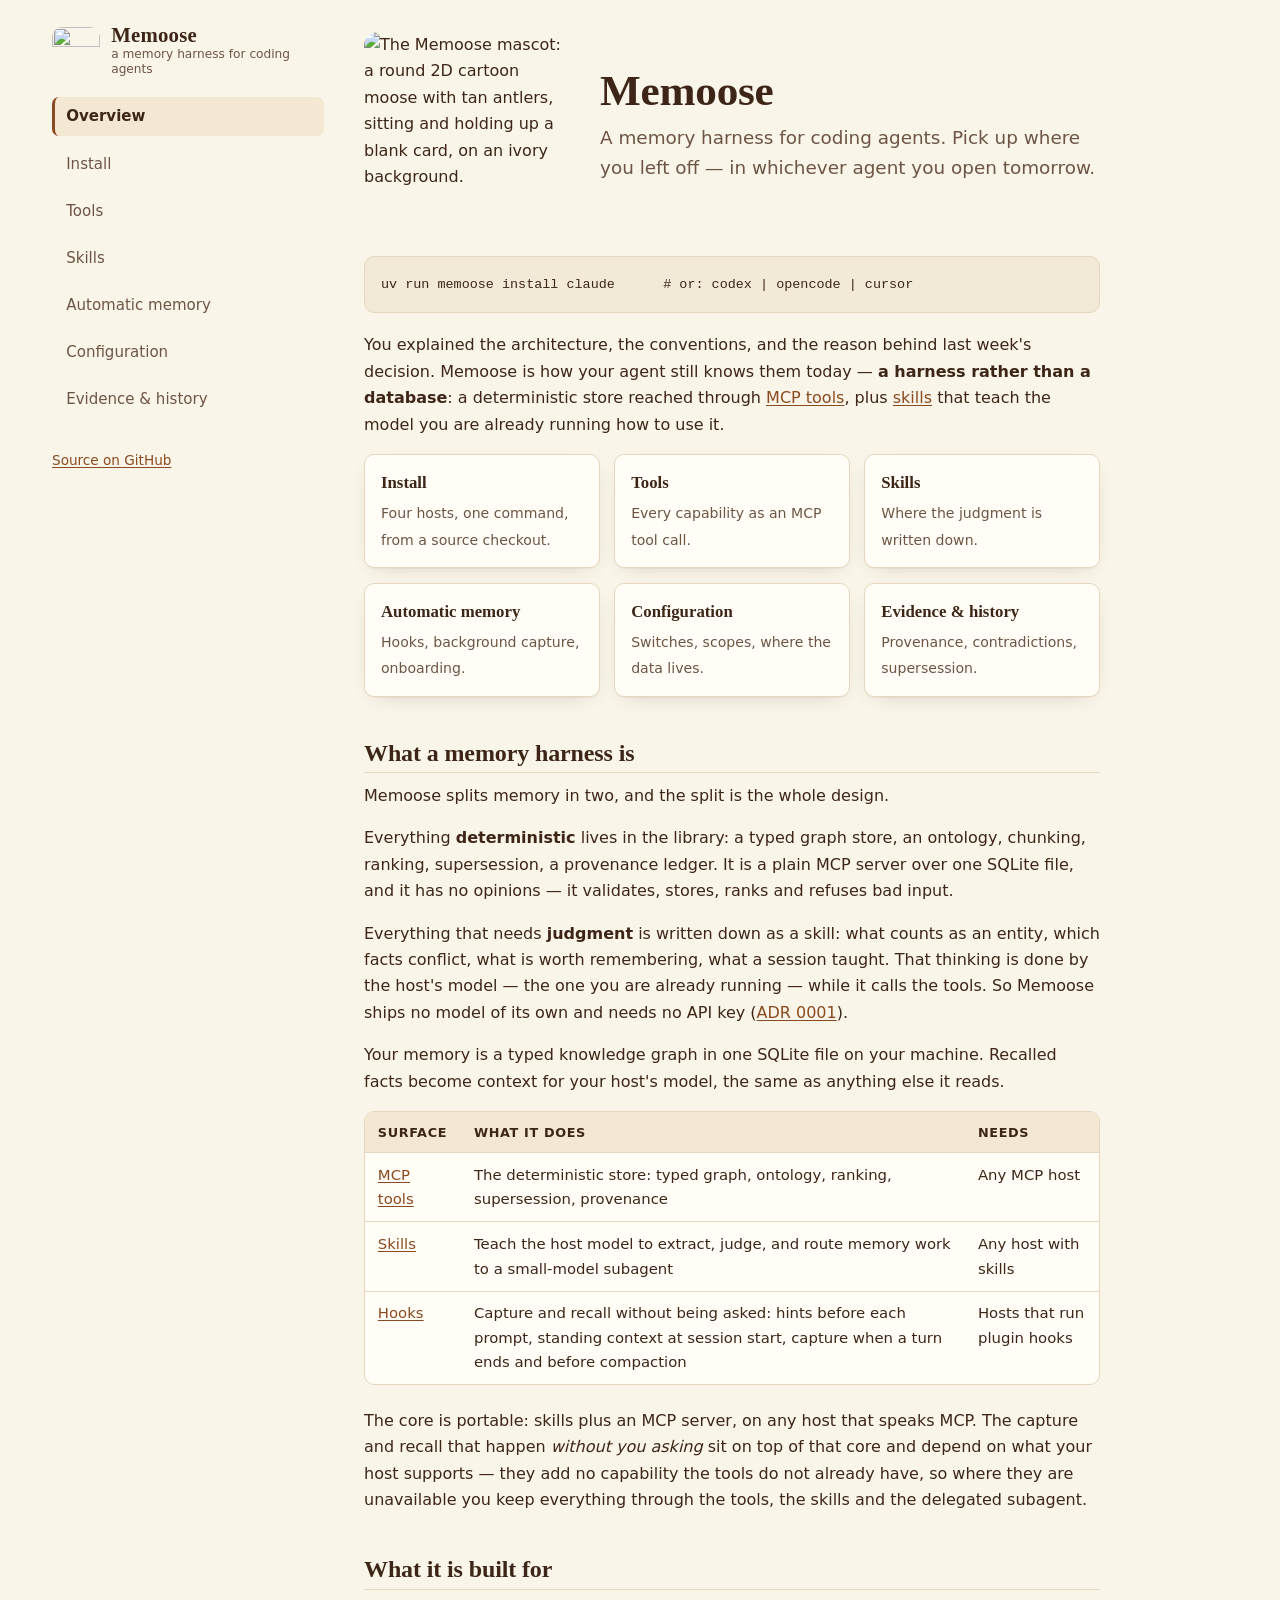
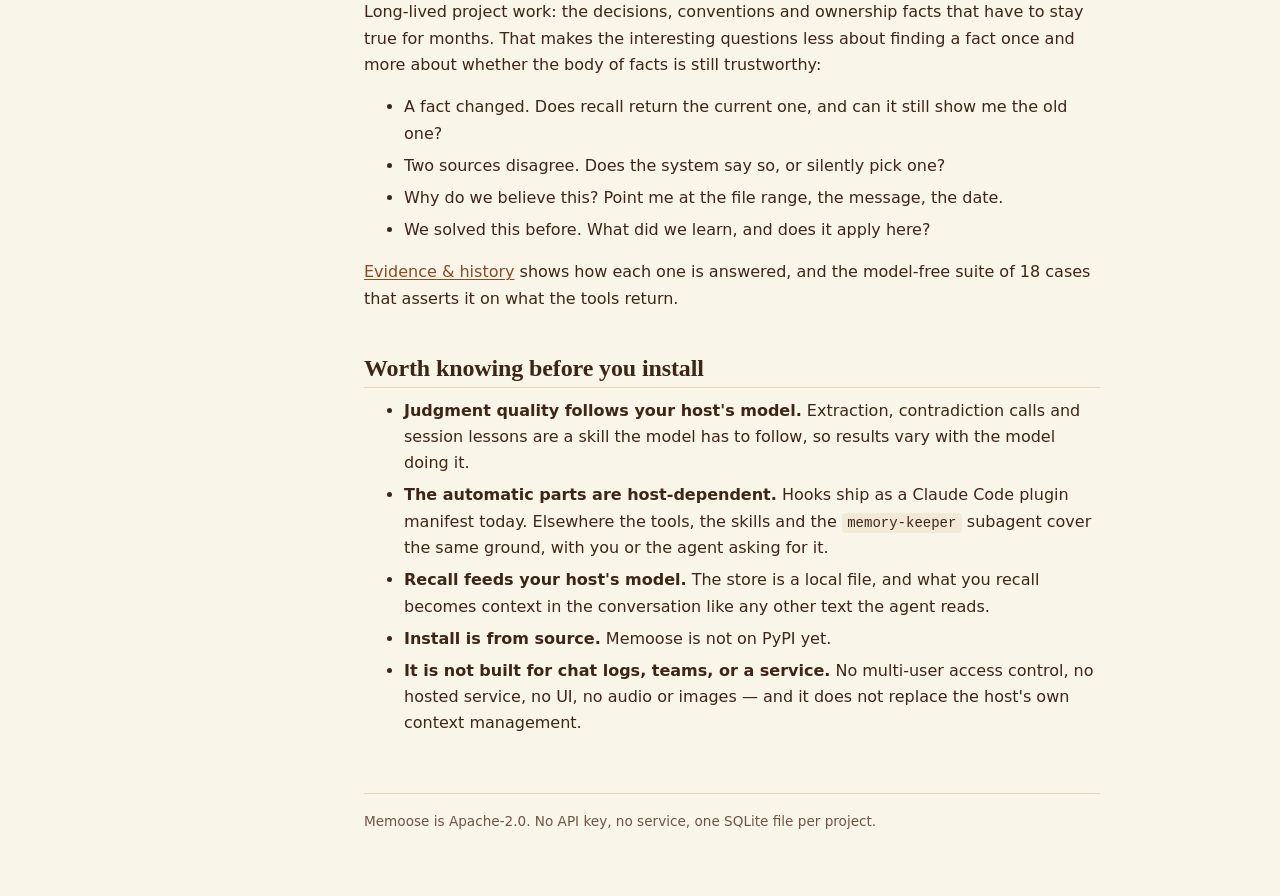
==== docs/site/index.html @ d870d78b "Rename project to Memoose and refresh docs" ====
<!doctype html>
<html lang="en">
<head>
<meta charset="utf-8">
<meta name="viewport" content="width=device-width, initial-scale=1">
<title>Overview &middot; Memoose</title>
<meta name="description" content="Memoose is a memory harness for coding agents: a deterministic store reached through MCP tools, plus skills that teach the model you are already running how to use it. No API key.">
<link rel="icon" href="memoose-mascot.png">
<link rel="stylesheet" href="style.css">
</head>
<body>
<a class="skip" href="#main">Skip to content</a>
<div class="shell">
<header class="side">
  <a class="brand" href="index.html">
    <img src="memoose-mascot.png" alt="" width="48" height="48">
    <span><strong>Memoose</strong><small>a memory harness for coding agents</small></span>
  </a>
  <nav aria-label="Documentation">
    <ul>
      <li><a href="index.html" aria-current="page">Overview</a></li>
      <li><a href="install.html">Install</a></li>
      <li><a href="tools.html">Tools</a></li>
      <li><a href="skills.html">Skills</a></li>
      <li><a href="automatic.html">Automatic memory</a></li>
      <li><a href="configuration.html">Configuration</a></li>
      <li><a href="trust.html">Evidence &amp; history</a></li>
    </ul>
  </nav>
  <p class="side-foot"><a href="https://github.com/AndrewNgo-ini/mnemoth">Source on GitHub</a></p>
</header>
<main id="main">
<div class="hero">
  <img src="memoose-mascot.png" alt="The Memoose mascot: a round 2D cartoon moose with tan antlers, sitting and holding up a blank card, on an ivory background." width="320" height="320">
  <div>
    <h1>Memoose</h1>
    <p class="lede">A memory harness for coding agents. Pick up where you left off &mdash; in
    whichever agent you open tomorrow.</p>
  </div>
</div>

<pre><code>uv run memoose install claude      # or: codex | opencode | cursor</code></pre>

<p>You explained the architecture, the conventions, and the reason behind last week's decision.
Memoose is how your agent still knows them today &mdash; <strong>a harness rather than a
database</strong>: a deterministic store reached through <a href="tools.html">MCP tools</a>, plus
<a href="skills.html">skills</a> that teach the model you are already running how to use it.</p>

<ul class="cards">
  <li><a href="install.html"><strong>Install</strong><span>Four hosts, one command, from a source checkout.</span></a></li>
  <li><a href="tools.html"><strong>Tools</strong><span>Every capability as an MCP tool call.</span></a></li>
  <li><a href="skills.html"><strong>Skills</strong><span>Where the judgment is written down.</span></a></li>
  <li><a href="automatic.html"><strong>Automatic memory</strong><span>Hooks, background capture, onboarding.</span></a></li>
  <li><a href="configuration.html"><strong>Configuration</strong><span>Switches, scopes, where the data lives.</span></a></li>
  <li><a href="trust.html"><strong>Evidence &amp; history</strong><span>Provenance, contradictions, supersession.</span></a></li>
</ul>

<h2>What a memory harness is</h2>
<p>Memoose splits memory in two, and the split is the whole design.</p>
<p>Everything <strong>deterministic</strong> lives in the library: a typed graph store, an ontology,
chunking, ranking, supersession, a provenance ledger. It is a plain MCP server over one SQLite file,
and it has no opinions &mdash; it validates, stores, ranks and refuses bad input.</p>
<p>Everything that needs <strong>judgment</strong> is written down as a skill: what counts as an
entity, which facts conflict, what is worth remembering, what a session taught. That thinking is done
by the host's model &mdash; the one you are already running &mdash; while it calls the tools. So
Memoose ships no model of its own and needs no API key
(<a href="https://github.com/AndrewNgo-ini/mnemoth/blob/main/docs/adr/0001-skills-and-mcp-only.md">ADR&nbsp;0001</a>).</p>
<p>Your memory is a typed knowledge graph in one SQLite file on your machine. Recalled facts become
context for your host's model, the same as anything else it reads.</p>

<div class="table-wrap">
<table>
<thead><tr><th>Surface</th><th>What it does</th><th>Needs</th></tr></thead>
<tbody>
<tr><td><a href="tools.html">MCP tools</a></td><td>The deterministic store: typed graph, ontology, ranking, supersession, provenance</td><td>Any MCP host</td></tr>
<tr><td><a href="skills.html">Skills</a></td><td>Teach the host model to extract, judge, and route memory work to a small-model subagent</td><td>Any host with skills</td></tr>
<tr><td><a href="automatic.html">Hooks</a></td><td>Capture and recall without being asked: hints before each prompt, standing context at session start, capture when a turn ends and before compaction</td><td>Hosts that run plugin hooks</td></tr>
</tbody>
</table>
</div>
<p>The core is portable: skills plus an MCP server, on any host that speaks MCP. The capture and
recall that happen <em>without you asking</em> sit on top of that core and depend on what your host
supports &mdash; they add no capability the tools do not already have, so where they are unavailable
you keep everything through the tools, the skills and the delegated subagent.</p>

<h2>What it is built for</h2>
<p>Long-lived project work: the decisions, conventions and ownership facts that have to stay true for
months. That makes the interesting questions less about finding a fact once and more about whether the
body of facts is still trustworthy:</p>
<ul>
  <li>A fact changed. Does recall return the current one, and can it still show me the old one?</li>
  <li>Two sources disagree. Does the system say so, or silently pick one?</li>
  <li>Why do we believe this? Point me at the file range, the message, the date.</li>
  <li>We solved this before. What did we learn, and does it apply here?</li>
</ul>
<p><a href="trust.html">Evidence &amp; history</a> shows how each one is answered, and the model-free
suite of 18 cases that asserts it on what the tools return.</p>

<h2>Worth knowing before you install</h2>
<ul>
  <li><strong>Judgment quality follows your host's model.</strong> Extraction, contradiction calls and
  session lessons are a skill the model has to follow, so results vary with the model doing it.</li>
  <li><strong>The automatic parts are host-dependent.</strong> Hooks ship as a Claude Code plugin
  manifest today. Elsewhere the tools, the skills and the <code>memory-keeper</code> subagent cover
  the same ground, with you or the agent asking for it.</li>
  <li><strong>Recall feeds your host's model.</strong> The store is a local file, and what you recall
  becomes context in the conversation like any other text the agent reads.</li>
  <li><strong>Install is from source.</strong> Memoose is not on PyPI yet.</li>
  <li><strong>It is not built for chat logs, teams, or a service.</strong> No multi-user access
  control, no hosted service, no UI, no audio or images &mdash; and it does not replace the host's own
  context management.</li>
</ul>

<footer class="page-foot">
  <p>Memoose is Apache-2.0. No API key, no service, one SQLite file per project.</p>
</footer>
</main>
</div>
</body>
</html>
---- docs/site/style.css ----
/* memoose docs — warm parchment, forest green, one stylesheet, no build step. */
:root {
  --paper: #faf5e9;
  --card: #fffdf6;
  --ink: #3d2618;
  --ink-soft: #6d5545;
  --line: #e6d8bf;
  --accent: #8a4a22;
  --accent-soft: #f4e8d2;
  --tan: #a8641c;
  --code-bg: #f2e9d6;
  --shadow: 0 1px 0 rgba(51, 36, 26, .04), 0 6px 20px -12px rgba(51, 36, 26, .3);
  --serif: "Iowan Old Style", "Palatino Linotype", Palatino, Georgia, "Times New Roman", serif;
  --sans: system-ui, -apple-system, "Segoe UI", Roboto, "Helvetica Neue", sans-serif;
  --mono: ui-monospace, SFMono-Regular, "SF Mono", Menlo, Consolas, monospace;
}
@media (prefers-color-scheme: dark) {
  :root {
    --paper: #1e1712;
    --card: #271e17;
    --ink: #f3e8d8;
    --ink-soft: #c5b09a;
    --line: #3f3227;
    --accent: #eab069;
    --accent-soft: #302419;
    --tan: #f2cd7d;
    --code-bg: #2c231b;
    --shadow: none;
  }
}

* { box-sizing: border-box; }
html { -webkit-text-size-adjust: 100%; }
body {
  margin: 0;
  background: var(--paper);
  color: var(--ink);
  font: 1rem/1.65 var(--sans);
}
img { max-width: 100%; height: auto; }

a { color: var(--accent); text-decoration-thickness: 1px; text-underline-offset: 2px; }
a:hover { color: var(--ink); text-decoration-thickness: 2px; }
:focus-visible { outline: 3px solid var(--tan); outline-offset: 2px; border-radius: 3px; }

.skip {
  position: absolute; left: -9999px; top: 0;
  background: var(--card); color: var(--ink);
  padding: .6rem 1rem; border: 2px solid var(--accent); border-radius: 0 0 8px 0; z-index: 10;
}
.skip:focus { left: 0; }

/* ---------- layout ---------- */
.shell {
  display: grid;
  grid-template-columns: 17rem minmax(0, 1fr);
  gap: 2.5rem;
  max-width: 76rem;
  margin: 0 auto;
  padding: 1.5rem 1.25rem 3rem;
}
.side { position: sticky; top: 1.5rem; align-self: start; }
main { min-width: 0; max-width: 46rem; padding-top: .5rem; }

.brand {
  display: flex; align-items: center; gap: .7rem;
  color: inherit; text-decoration: none; margin-bottom: 1.25rem;
}
.brand img { border-radius: 10px; flex: none; }
.brand span { display: flex; flex-direction: column; line-height: 1.25; }
.brand strong { font: 700 1.3rem/1.1 var(--serif); letter-spacing: .01em; }
.brand small { color: var(--ink-soft); font-size: .76rem; }

.side nav ul { list-style: none; margin: 0; padding: 0; display: flex; flex-direction: column; gap: .15rem; }
.side nav a {
  display: block; padding: .45rem .7rem; border-radius: 7px;
  color: var(--ink-soft); text-decoration: none; font-size: .94rem;
  border-left: 3px solid transparent;
}
.side nav a:hover { background: var(--accent-soft); color: var(--ink); }
.side nav a[aria-current="page"] {
  background: var(--accent-soft); color: var(--ink); font-weight: 600;
  border-left-color: var(--accent);
}
.side-foot { margin: 1.5rem 0 0; font-size: .85rem; color: var(--ink-soft); }

/* ---------- prose ---------- */
h1, h2, h3 { font-family: var(--serif); line-height: 1.2; letter-spacing: -.005em; }
h1 { font-size: clamp(2rem, 1.4rem + 2vw, 2.7rem); margin: 0 0 .4rem; }
h2 { font-size: 1.5rem; margin: 2.6rem 0 .6rem; padding-bottom: .3rem; border-bottom: 1px solid var(--line); }
h3 { font-size: 1.12rem; margin: 1.8rem 0 .4rem; }
.lede { font-size: 1.15rem; color: var(--ink-soft); margin: 0 0 1.5rem; }
p, ul, ol { margin: 0 0 1rem; }
li { margin-bottom: .35rem; }
strong { color: var(--ink); }
.muted { color: var(--ink-soft); }

code {
  font: .875em var(--mono);
  background: var(--code-bg); padding: .12em .38em; border-radius: 4px;
  overflow-wrap: break-word;
}
pre {
  background: var(--code-bg); border: 1px solid var(--line); border-radius: 10px;
  padding: .9rem 1rem; margin: 0 0 1.2rem; overflow-x: auto;
}
pre code { background: none; padding: 0; font-size: .84rem; line-height: 1.6; }

blockquote {
  margin: 0 0 1.2rem; padding: .1rem 0 .1rem 1rem;
  border-left: 3px solid var(--tan); color: var(--ink-soft);
}

/* ---------- tables ---------- */
.table-wrap { overflow-x: auto; margin: 0 0 1.4rem; border: 1px solid var(--line); border-radius: 10px; background: var(--card); }
table { border-collapse: collapse; width: 100%; font-size: .93rem; }
th, td { text-align: left; padding: .6rem .8rem; border-bottom: 1px solid var(--line); vertical-align: top; }
thead th { background: var(--accent-soft); font-size: .8rem; text-transform: uppercase; letter-spacing: .05em; }
tbody tr:last-child td { border-bottom: 0; }
td code { white-space: nowrap; }

/* ---------- bits ---------- */
.hero { display: flex; gap: 1.75rem; align-items: center; flex-wrap: wrap; margin-bottom: 1rem; }
.hero img { width: 13rem; flex: none; border-radius: 14px; }
.hero > div { flex: 1 1 18rem; min-width: 0; }

.cards { display: grid; grid-template-columns: repeat(auto-fit, minmax(13rem, 1fr)); gap: .9rem; margin: 0 0 1.5rem; padding: 0; list-style: none; }
.cards li { margin: 0; }
.cards a, .card {
  display: block; height: 100%; background: var(--card); border: 1px solid var(--line);
  border-radius: 10px; padding: .9rem 1rem; box-shadow: var(--shadow);
  text-decoration: none; color: inherit;
}
.cards a:hover { border-color: var(--accent); }
.cards strong { display: block; font-family: var(--serif); font-size: 1.05rem; margin-bottom: .2rem; }
.cards span { color: var(--ink-soft); font-size: .88rem; }

.note {
  background: var(--accent-soft); border: 1px solid var(--line); border-left: 4px solid var(--accent);
  border-radius: 8px; padding: .8rem 1rem; margin: 0 0 1.3rem;
}
.note p:last-child, .note ul:last-child { margin-bottom: 0; }
.note strong:first-child { color: var(--accent); }

dl { margin: 0 0 1.3rem; }
dt { font-family: var(--mono); font-size: .9rem; font-weight: 600; margin-top: .9rem; overflow-wrap: anywhere; }
dd { margin: .15rem 0 0; color: var(--ink-soft); }

.page-foot { margin-top: 3.5rem; padding-top: 1rem; border-top: 1px solid var(--line); font-size: .85rem; color: var(--ink-soft); }

/* ---------- narrow ---------- */
@media (max-width: 56rem) {
  .shell { grid-template-columns: minmax(0, 1fr); gap: 1.25rem; padding-top: 1rem; }
  .side { position: static; border-bottom: 1px solid var(--line); padding-bottom: .75rem; }
  .brand { margin-bottom: .9rem; }
  .side nav ul { flex-direction: row; flex-wrap: wrap; gap: .3rem; }
  .side nav a { border: 1px solid var(--line); border-left-width: 1px; padding: .35rem .65rem; font-size: .88rem; }
  .side nav a[aria-current="page"] { border-color: var(--accent); border-left-width: 1px; }
  .side-foot { margin-top: .9rem; }
  main { padding-top: 0; }
  .hero img { width: 9rem; }
}
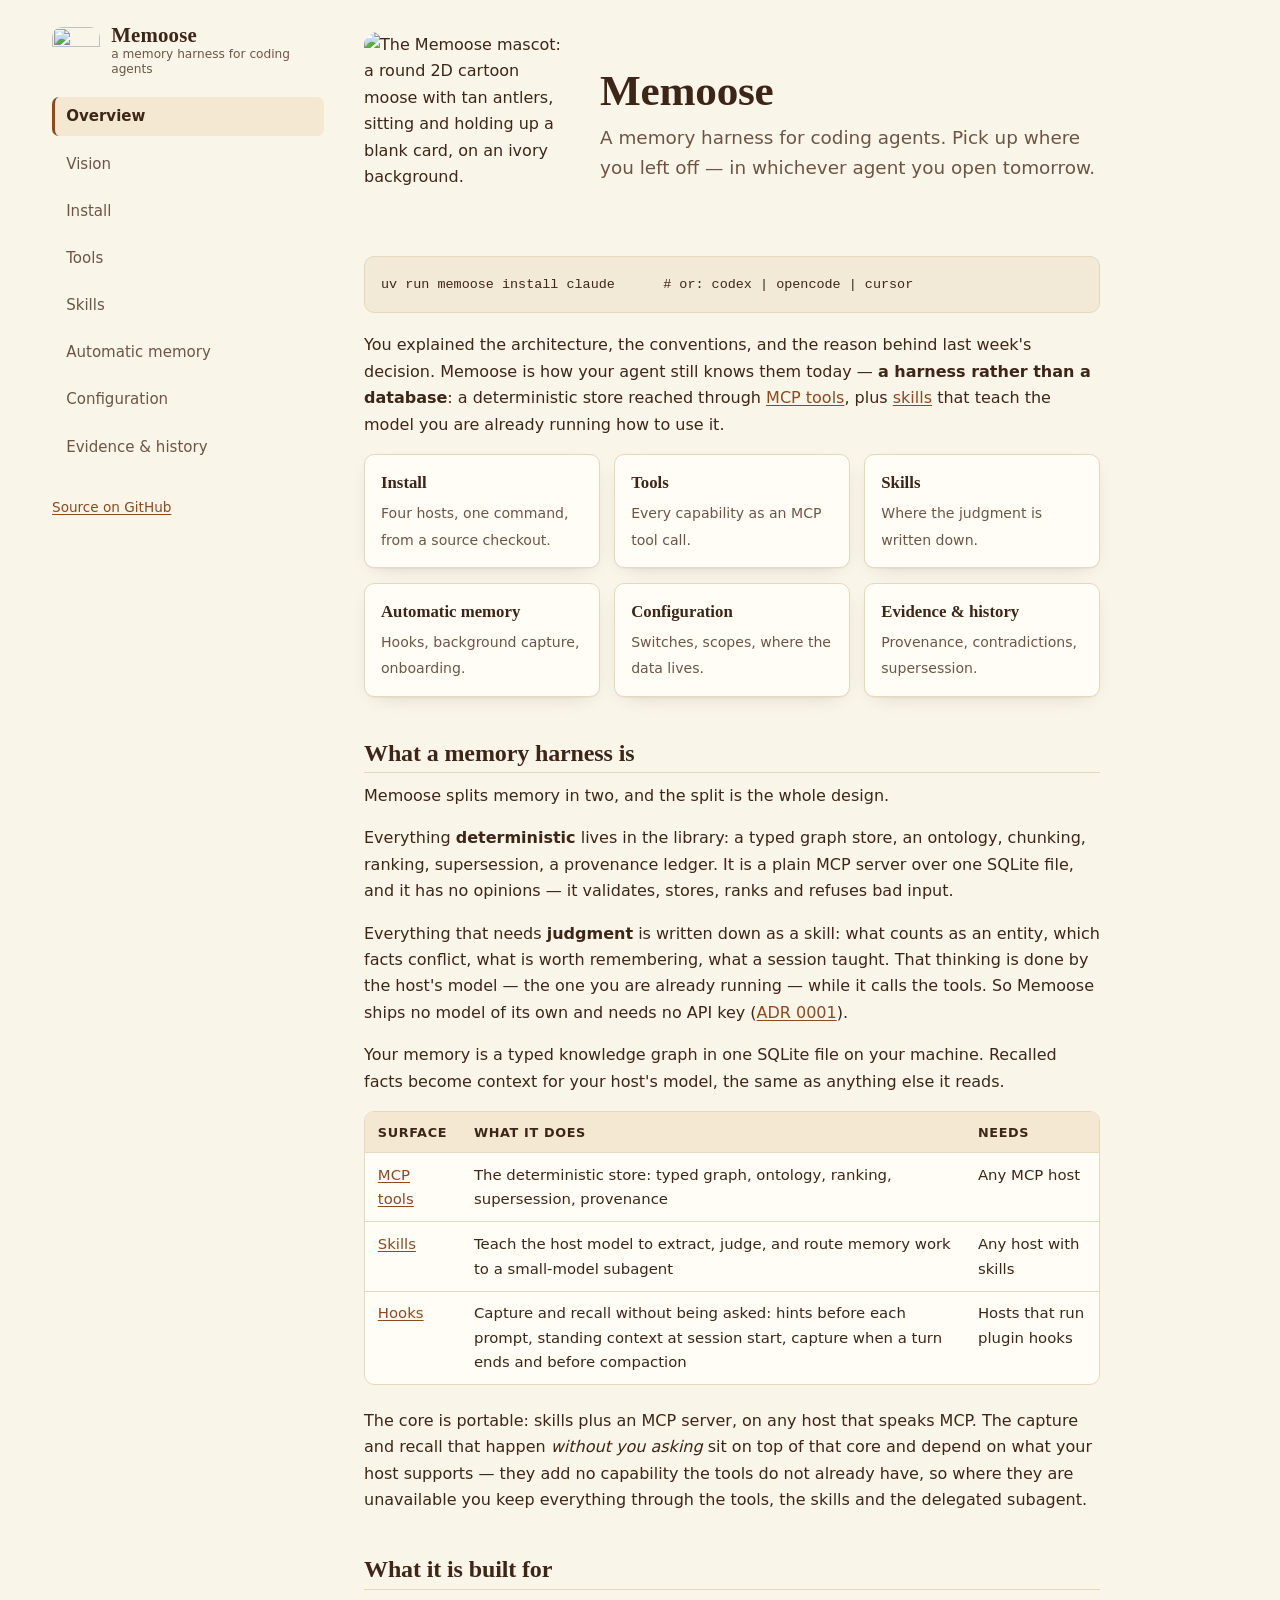
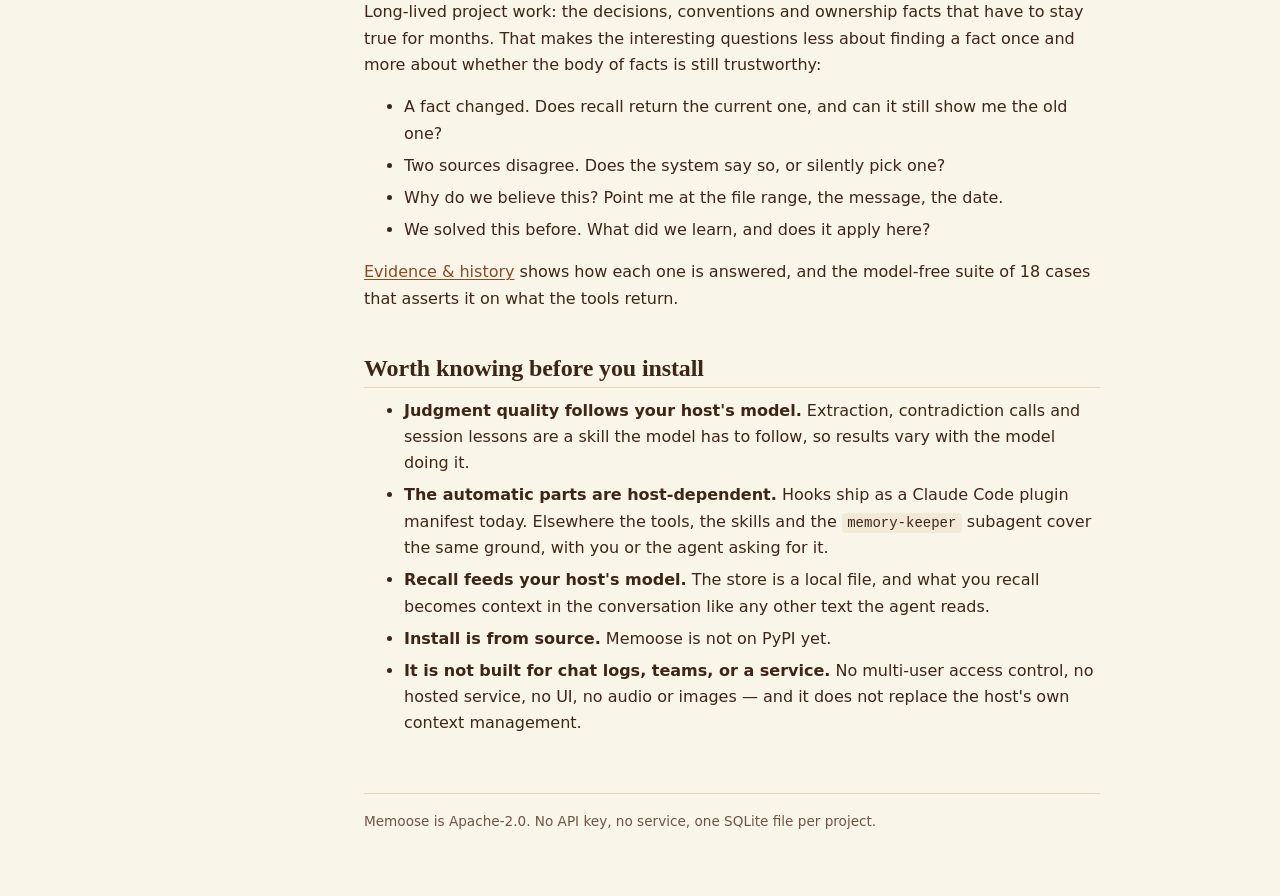
==== commit f7a9c73e: "feat: a CLI surface, the upkeep pass, and numpy scoring memoose is now reachable from a shell as wel" ====
--- a/docs/site/index.html
+++ b/docs/site/index.html
@@ -19,6 +19,7 @@
   <nav aria-label="Documentation">
     <ul>
       <li><a href="index.html" aria-current="page">Overview</a></li>
+      <li><a href="vision.html">Vision</a></li>
       <li><a href="install.html">Install</a></li>
       <li><a href="tools.html">Tools</a></li>
       <li><a href="skills.html">Skills</a></li>
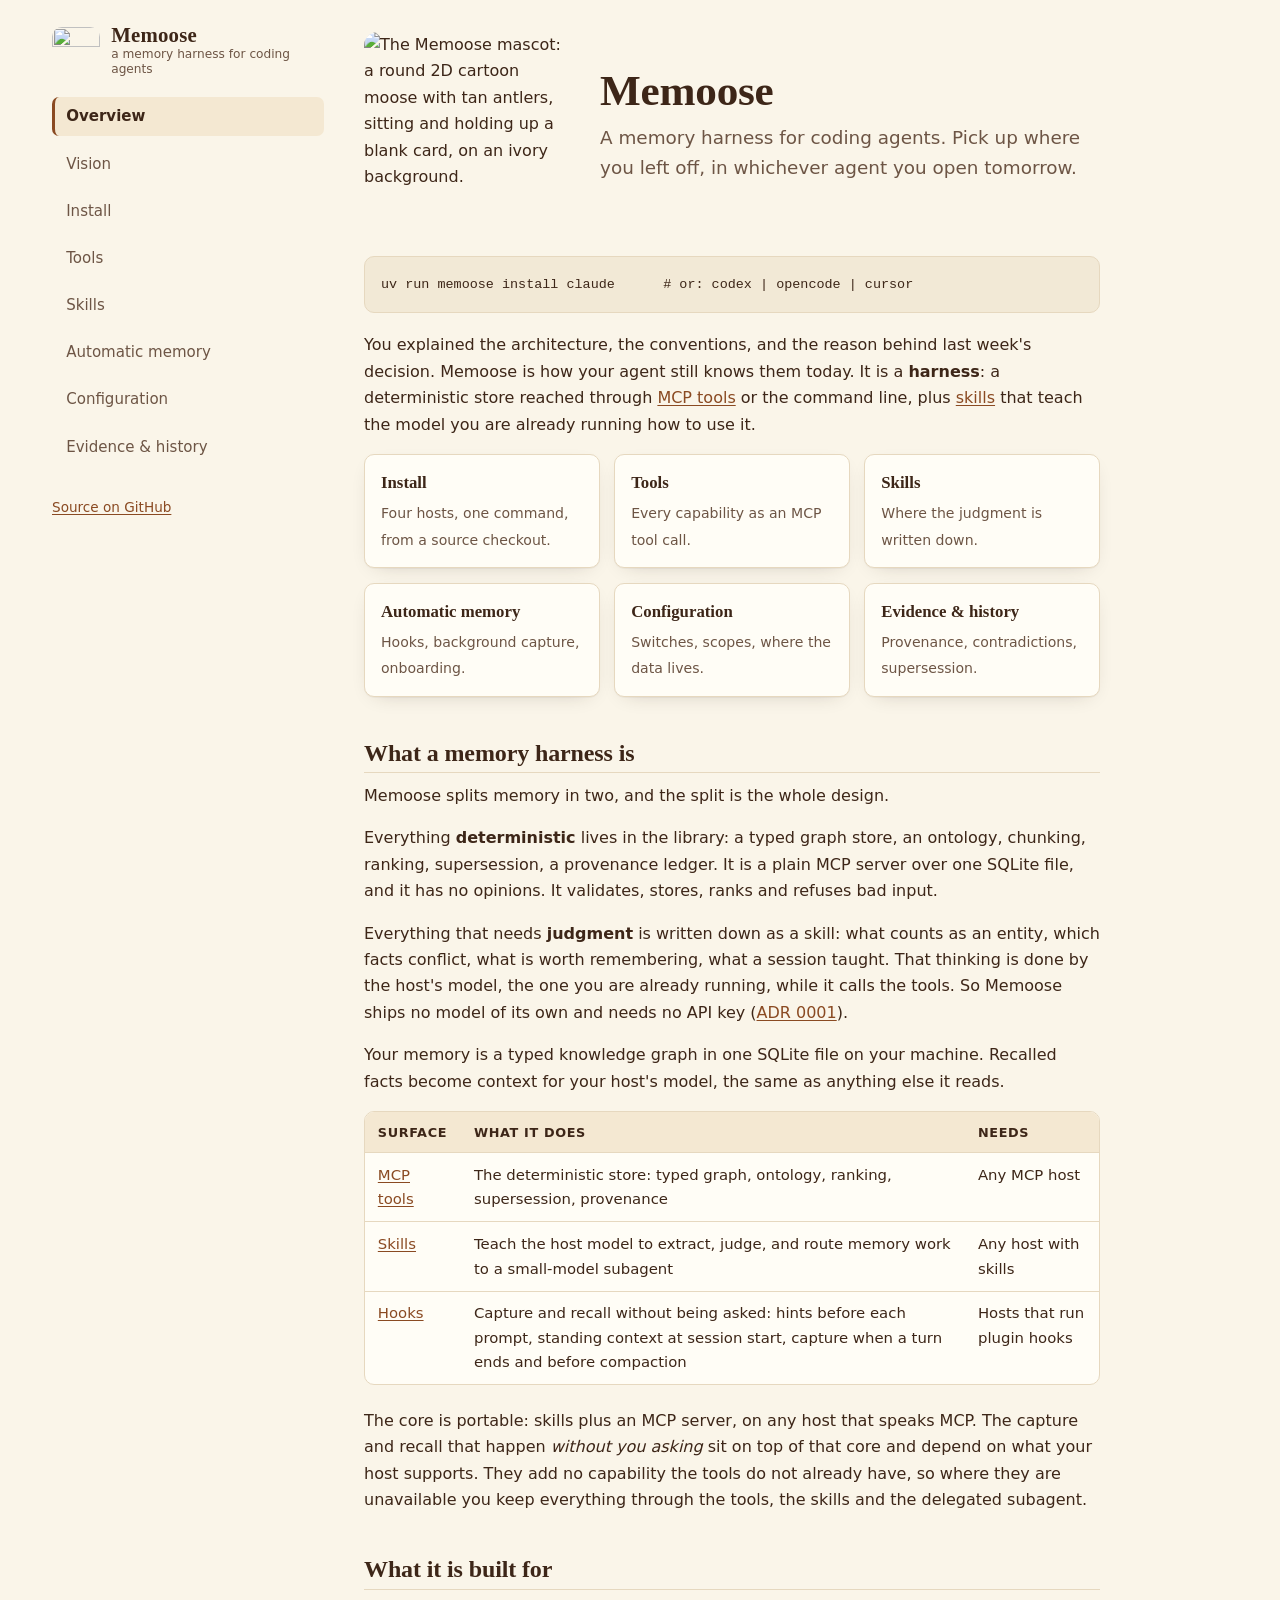
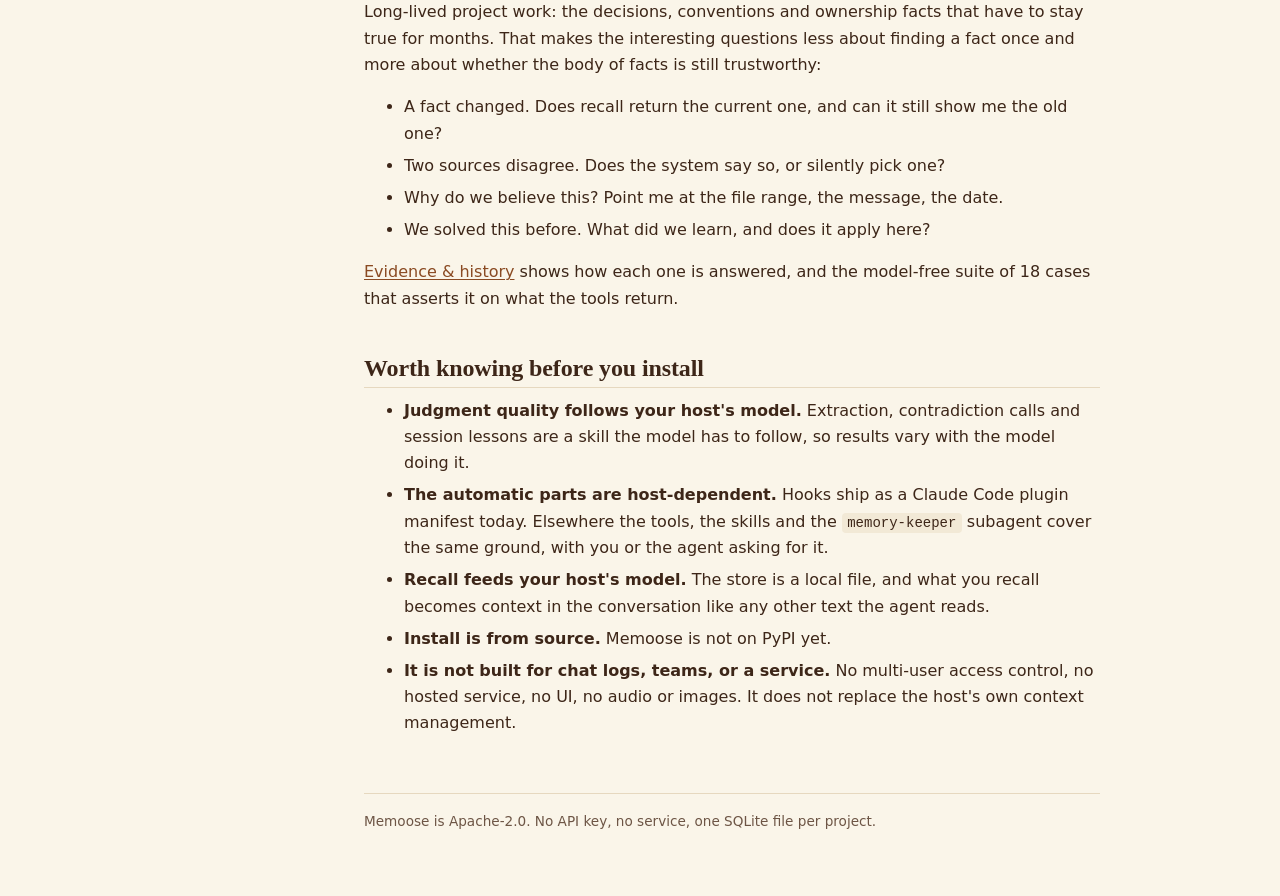
==== commit 652f6a6d: "feat: procedural memory, a graph viewer, and a plugin that actually loads Procedural memory in the s" ====
--- a/docs/site/index.html
+++ b/docs/site/index.html
@@ -35,16 +35,16 @@
   <img src="memoose-mascot.png" alt="The Memoose mascot: a round 2D cartoon moose with tan antlers, sitting and holding up a blank card, on an ivory background." width="320" height="320">
   <div>
     <h1>Memoose</h1>
-    <p class="lede">A memory harness for coding agents. Pick up where you left off &mdash; in
-    whichever agent you open tomorrow.</p>
+    <p class="lede">A memory harness for coding agents. Pick up where you left off, in whichever
+    agent you open tomorrow.</p>
   </div>
 </div>
 
 <pre><code>uv run memoose install claude      # or: codex | opencode | cursor</code></pre>
 
 <p>You explained the architecture, the conventions, and the reason behind last week's decision.
-Memoose is how your agent still knows them today &mdash; <strong>a harness rather than a
-database</strong>: a deterministic store reached through <a href="tools.html">MCP tools</a>, plus
+Memoose is how your agent still knows them today. It is a <strong>harness</strong>: a
+deterministic store reached through <a href="tools.html">MCP tools</a> or the command line, plus
 <a href="skills.html">skills</a> that teach the model you are already running how to use it.</p>
 
 <ul class="cards">
@@ -60,10 +60,10 @@
 <p>Memoose splits memory in two, and the split is the whole design.</p>
 <p>Everything <strong>deterministic</strong> lives in the library: a typed graph store, an ontology,
 chunking, ranking, supersession, a provenance ledger. It is a plain MCP server over one SQLite file,
-and it has no opinions &mdash; it validates, stores, ranks and refuses bad input.</p>
+and it has no opinions. It validates, stores, ranks and refuses bad input.</p>
 <p>Everything that needs <strong>judgment</strong> is written down as a skill: what counts as an
 entity, which facts conflict, what is worth remembering, what a session taught. That thinking is done
-by the host's model &mdash; the one you are already running &mdash; while it calls the tools. So
+by the host's model, the one you are already running, while it calls the tools. So
 Memoose ships no model of its own and needs no API key
 (<a href="https://github.com/AndrewNgo-ini/mnemoth/blob/main/docs/adr/0001-skills-and-mcp-only.md">ADR&nbsp;0001</a>).</p>
 <p>Your memory is a typed knowledge graph in one SQLite file on your machine. Recalled facts become
@@ -81,8 +81,8 @@
 </div>
 <p>The core is portable: skills plus an MCP server, on any host that speaks MCP. The capture and
 recall that happen <em>without you asking</em> sit on top of that core and depend on what your host
-supports &mdash; they add no capability the tools do not already have, so where they are unavailable
-you keep everything through the tools, the skills and the delegated subagent.</p>
+supports. They add no capability the tools do not already have, so where they are unavailable you
+keep everything through the tools, the skills and the delegated subagent.</p>
 
 <h2>What it is built for</h2>
 <p>Long-lived project work: the decisions, conventions and ownership facts that have to stay true for
@@ -108,8 +108,8 @@
   becomes context in the conversation like any other text the agent reads.</li>
   <li><strong>Install is from source.</strong> Memoose is not on PyPI yet.</li>
   <li><strong>It is not built for chat logs, teams, or a service.</strong> No multi-user access
-  control, no hosted service, no UI, no audio or images &mdash; and it does not replace the host's own
-  context management.</li>
+  control, no hosted service, no UI, no audio or images. It does not replace the host's own context
+  management.</li>
 </ul>
 
 <footer class="page-foot">
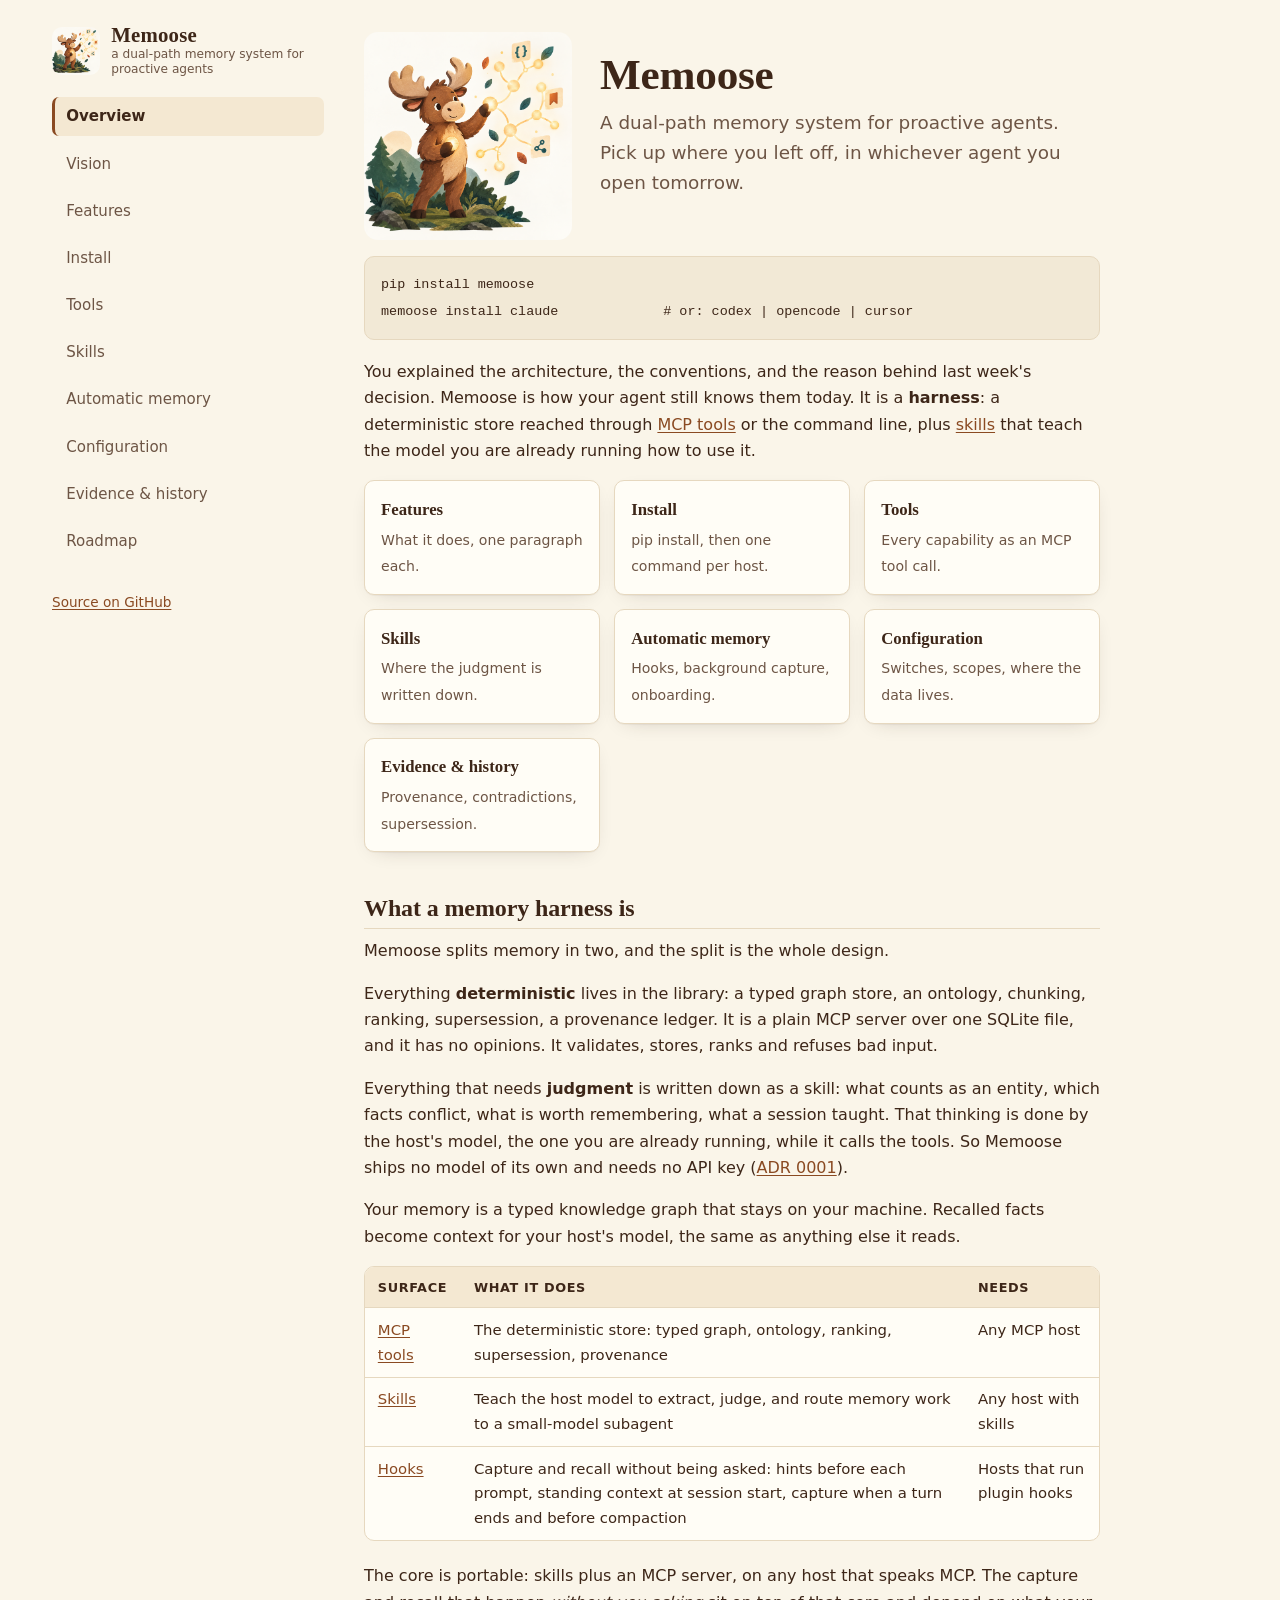
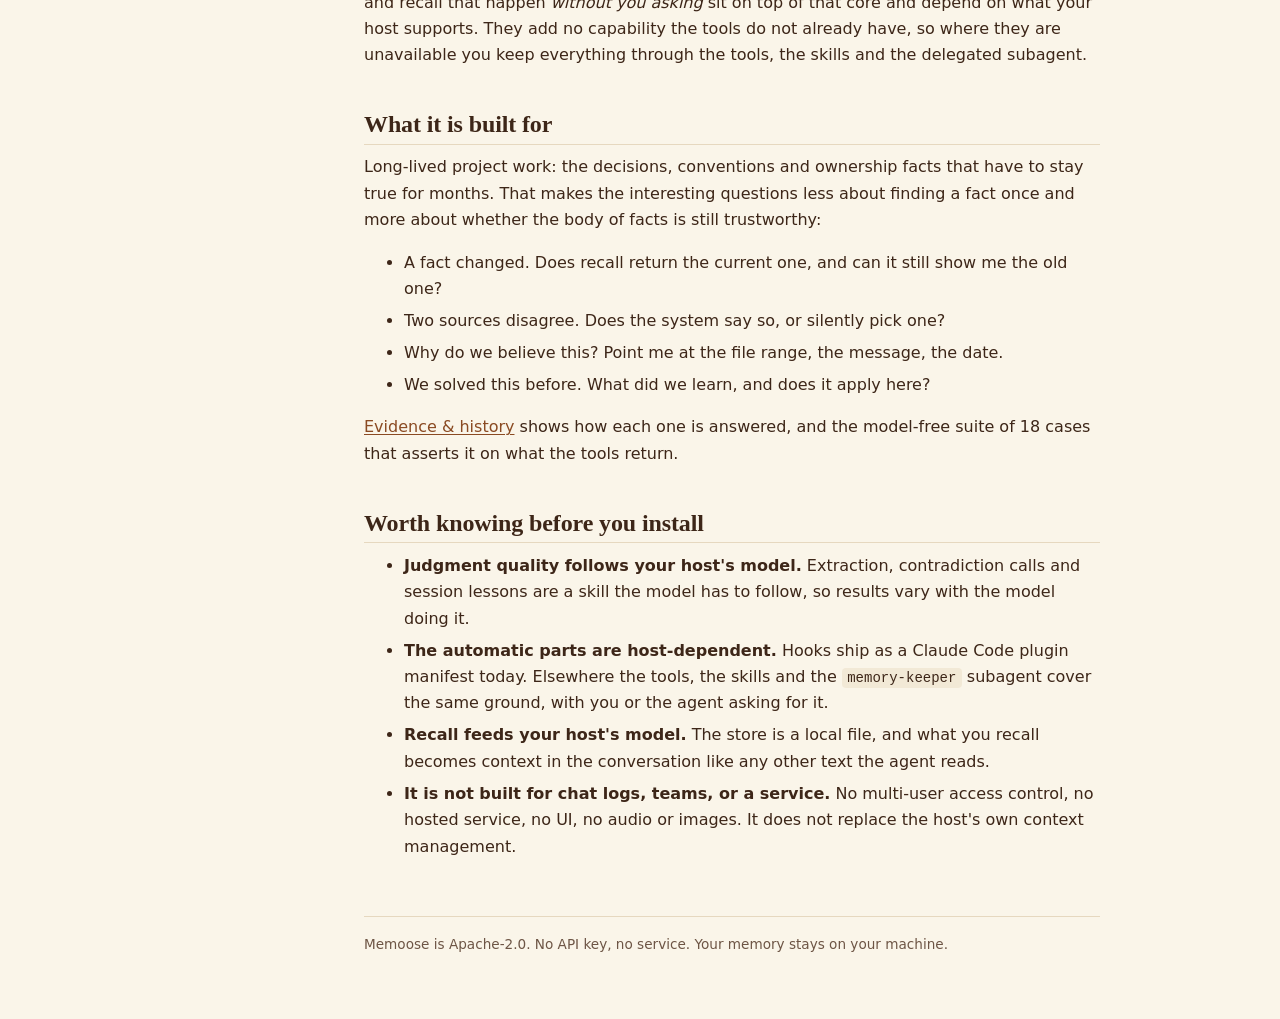
==== commit 06374c14: "docs: one tagline, features and roadmap pages, and a sanitisation pass before publishing "A dual-pat" ====
--- a/docs/site/index.html
+++ b/docs/site/index.html
@@ -4,7 +4,7 @@
 <meta charset="utf-8">
 <meta name="viewport" content="width=device-width, initial-scale=1">
 <title>Overview &middot; Memoose</title>
-<meta name="description" content="Memoose is a memory harness for coding agents: a deterministic store reached through MCP tools, plus skills that teach the model you are already running how to use it. No API key.">
+<meta name="description" content="Memoose is a dual-path memory system for proactive agents: a deterministic store reached through MCP tools, plus skills that teach the model you are already running how to use it. No API key.">
 <link rel="icon" href="memoose-mascot.png">
 <link rel="stylesheet" href="style.css">
 </head>
@@ -14,18 +14,20 @@
 <header class="side">
   <a class="brand" href="index.html">
     <img src="memoose-mascot.png" alt="" width="48" height="48">
-    <span><strong>Memoose</strong><small>a memory harness for coding agents</small></span>
+    <span><strong>Memoose</strong><small>a dual-path memory system for proactive agents</small></span>
   </a>
   <nav aria-label="Documentation">
     <ul>
       <li><a href="index.html" aria-current="page">Overview</a></li>
       <li><a href="vision.html">Vision</a></li>
+      <li><a href="features.html">Features</a></li>
       <li><a href="install.html">Install</a></li>
       <li><a href="tools.html">Tools</a></li>
       <li><a href="skills.html">Skills</a></li>
       <li><a href="automatic.html">Automatic memory</a></li>
       <li><a href="configuration.html">Configuration</a></li>
       <li><a href="trust.html">Evidence &amp; history</a></li>
+      <li><a href="roadmap.html">Roadmap</a></li>
     </ul>
   </nav>
   <p class="side-foot"><a href="https://github.com/AndrewNgo-ini/mnemoth">Source on GitHub</a></p>
@@ -35,12 +37,13 @@
   <img src="memoose-mascot.png" alt="The Memoose mascot: a round 2D cartoon moose with tan antlers, sitting and holding up a blank card, on an ivory background." width="320" height="320">
   <div>
     <h1>Memoose</h1>
-    <p class="lede">A memory harness for coding agents. Pick up where you left off, in whichever
+    <p class="lede">A dual-path memory system for proactive agents. Pick up where you left off, in whichever
     agent you open tomorrow.</p>
   </div>
 </div>
 
-<pre><code>uv run memoose install claude      # or: codex | opencode | cursor</code></pre>
+<pre><code>pip install memoose
+memoose install claude             # or: codex | opencode | cursor</code></pre>
 
 <p>You explained the architecture, the conventions, and the reason behind last week's decision.
 Memoose is how your agent still knows them today. It is a <strong>harness</strong>: a
@@ -48,7 +51,8 @@
 <a href="skills.html">skills</a> that teach the model you are already running how to use it.</p>
 
 <ul class="cards">
-  <li><a href="install.html"><strong>Install</strong><span>Four hosts, one command, from a source checkout.</span></a></li>
+  <li><a href="features.html"><strong>Features</strong><span>What it does, one paragraph each.</span></a></li>
+  <li><a href="install.html"><strong>Install</strong><span>pip install, then one command per host.</span></a></li>
   <li><a href="tools.html"><strong>Tools</strong><span>Every capability as an MCP tool call.</span></a></li>
   <li><a href="skills.html"><strong>Skills</strong><span>Where the judgment is written down.</span></a></li>
   <li><a href="automatic.html"><strong>Automatic memory</strong><span>Hooks, background capture, onboarding.</span></a></li>
@@ -66,7 +70,7 @@
 by the host's model, the one you are already running, while it calls the tools. So
 Memoose ships no model of its own and needs no API key
 (<a href="https://github.com/AndrewNgo-ini/mnemoth/blob/main/docs/adr/0001-skills-and-mcp-only.md">ADR&nbsp;0001</a>).</p>
-<p>Your memory is a typed knowledge graph in one SQLite file on your machine. Recalled facts become
+<p>Your memory is a typed knowledge graph that stays on your machine. Recalled facts become
 context for your host's model, the same as anything else it reads.</p>
 
 <div class="table-wrap">
@@ -106,14 +110,13 @@
   the same ground, with you or the agent asking for it.</li>
   <li><strong>Recall feeds your host's model.</strong> The store is a local file, and what you recall
   becomes context in the conversation like any other text the agent reads.</li>
-  <li><strong>Install is from source.</strong> Memoose is not on PyPI yet.</li>
   <li><strong>It is not built for chat logs, teams, or a service.</strong> No multi-user access
   control, no hosted service, no UI, no audio or images. It does not replace the host's own context
   management.</li>
 </ul>
 
 <footer class="page-foot">
-  <p>Memoose is Apache-2.0. No API key, no service, one SQLite file per project.</p>
+  <p>Memoose is Apache-2.0. No API key, no service. Your memory stays on your machine.</p>
 </footer>
 </main>
 </div>
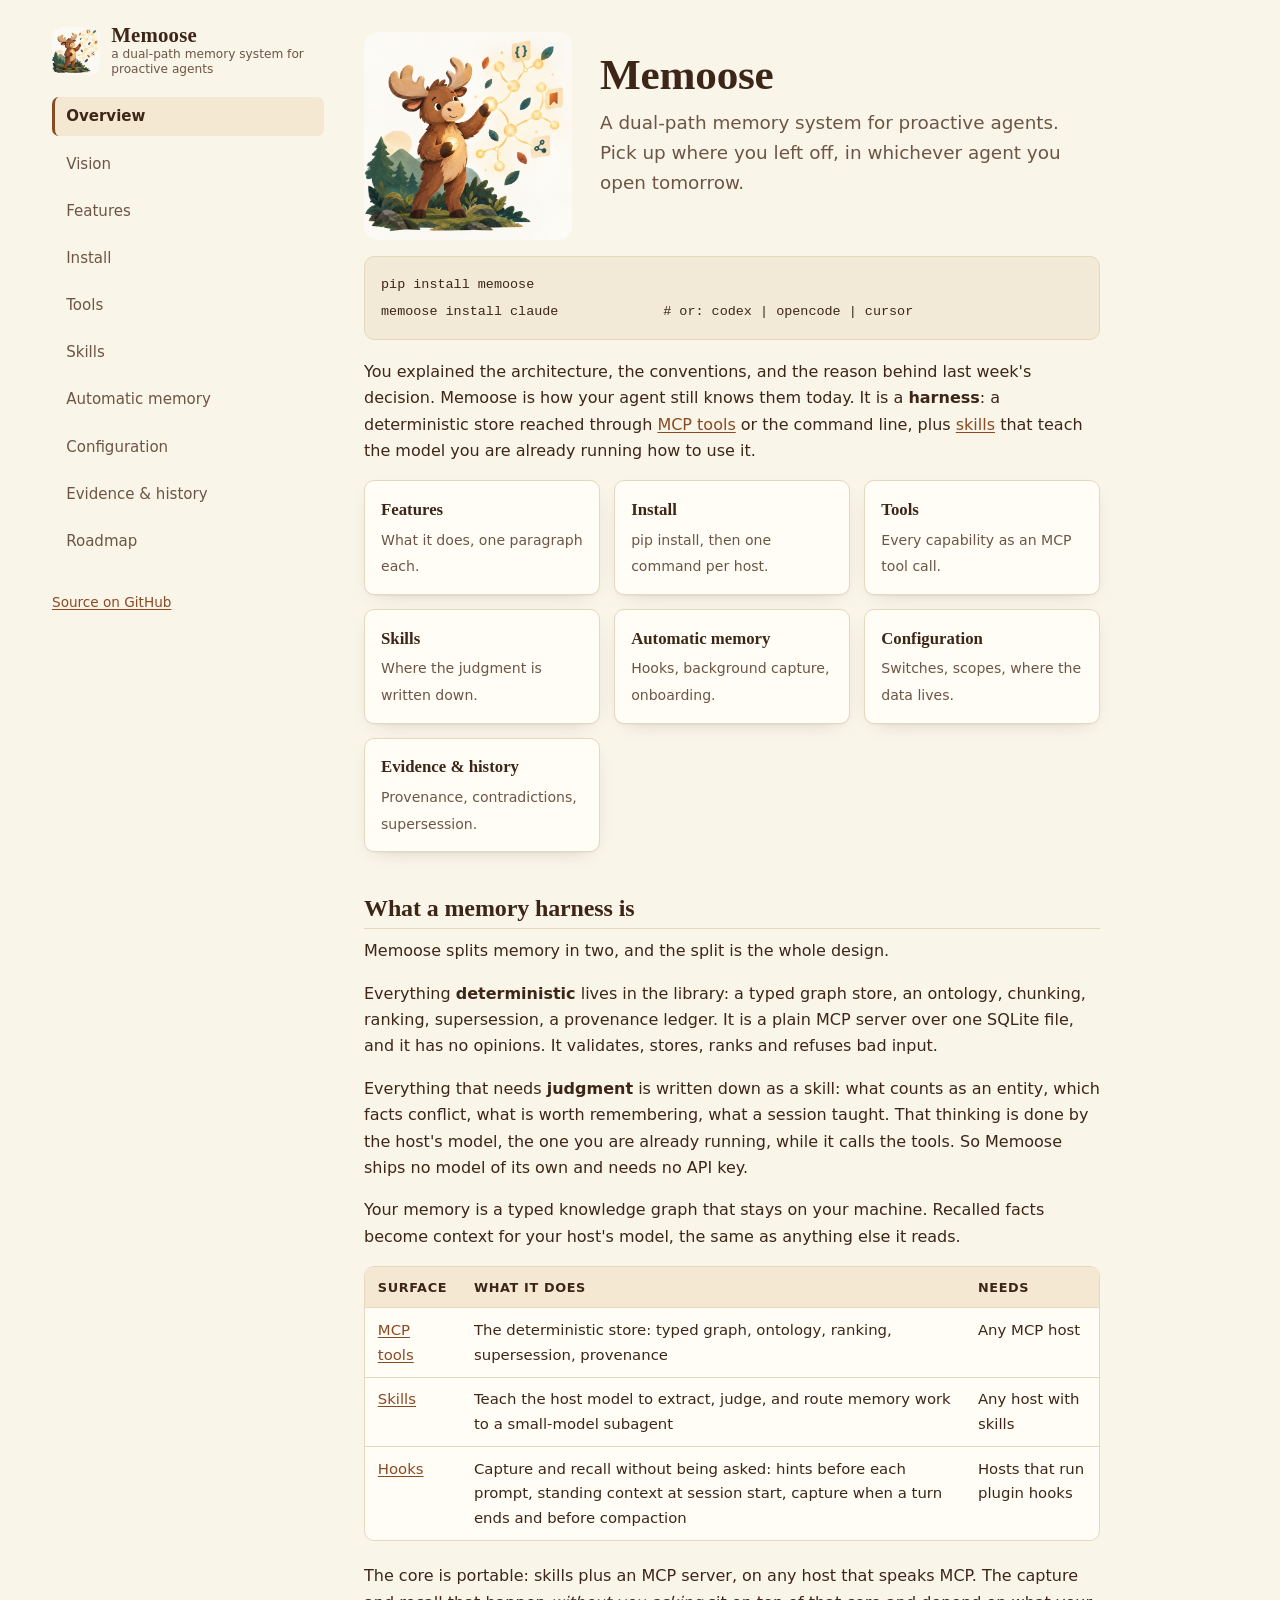
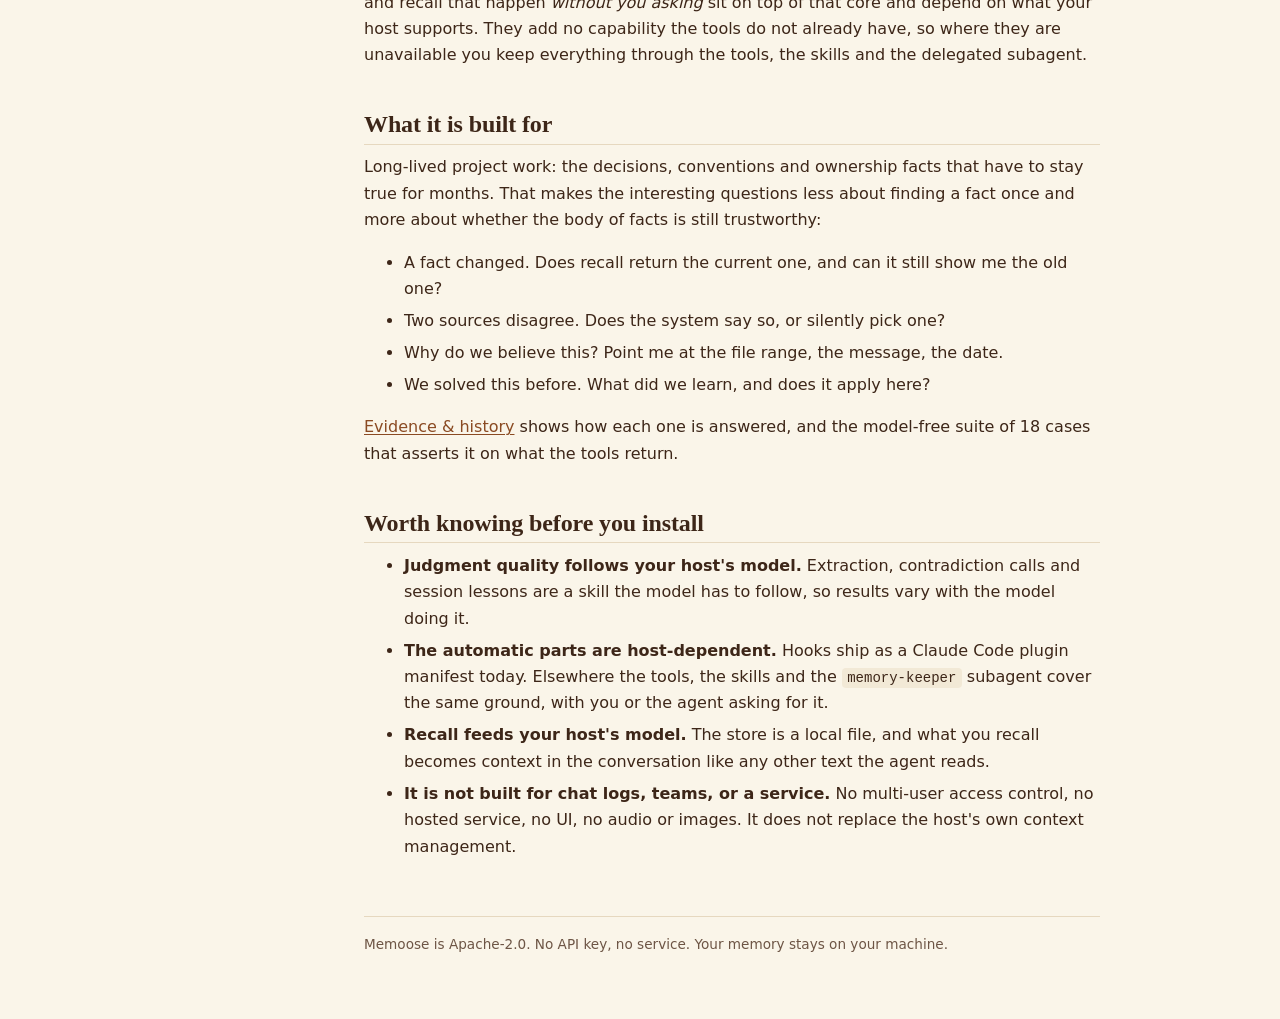
==== commit 1b48d7bb: "docs: README rendered broken tables; shorten, add contents, link the live site, drop ADR links A for" ====
--- a/docs/site/index.html
+++ b/docs/site/index.html
@@ -68,8 +68,7 @@
 <p>Everything that needs <strong>judgment</strong> is written down as a skill: what counts as an
 entity, which facts conflict, what is worth remembering, what a session taught. That thinking is done
 by the host's model, the one you are already running, while it calls the tools. So
-Memoose ships no model of its own and needs no API key
-(<a href="https://github.com/AndrewNgo-ini/mnemoth/blob/main/docs/adr/0001-skills-and-mcp-only.md">ADR&nbsp;0001</a>).</p>
+Memoose ships no model of its own and needs no API key.</p>
 <p>Your memory is a typed knowledge graph that stays on your machine. Recalled facts become
 context for your host's model, the same as anything else it reads.</p>
 
